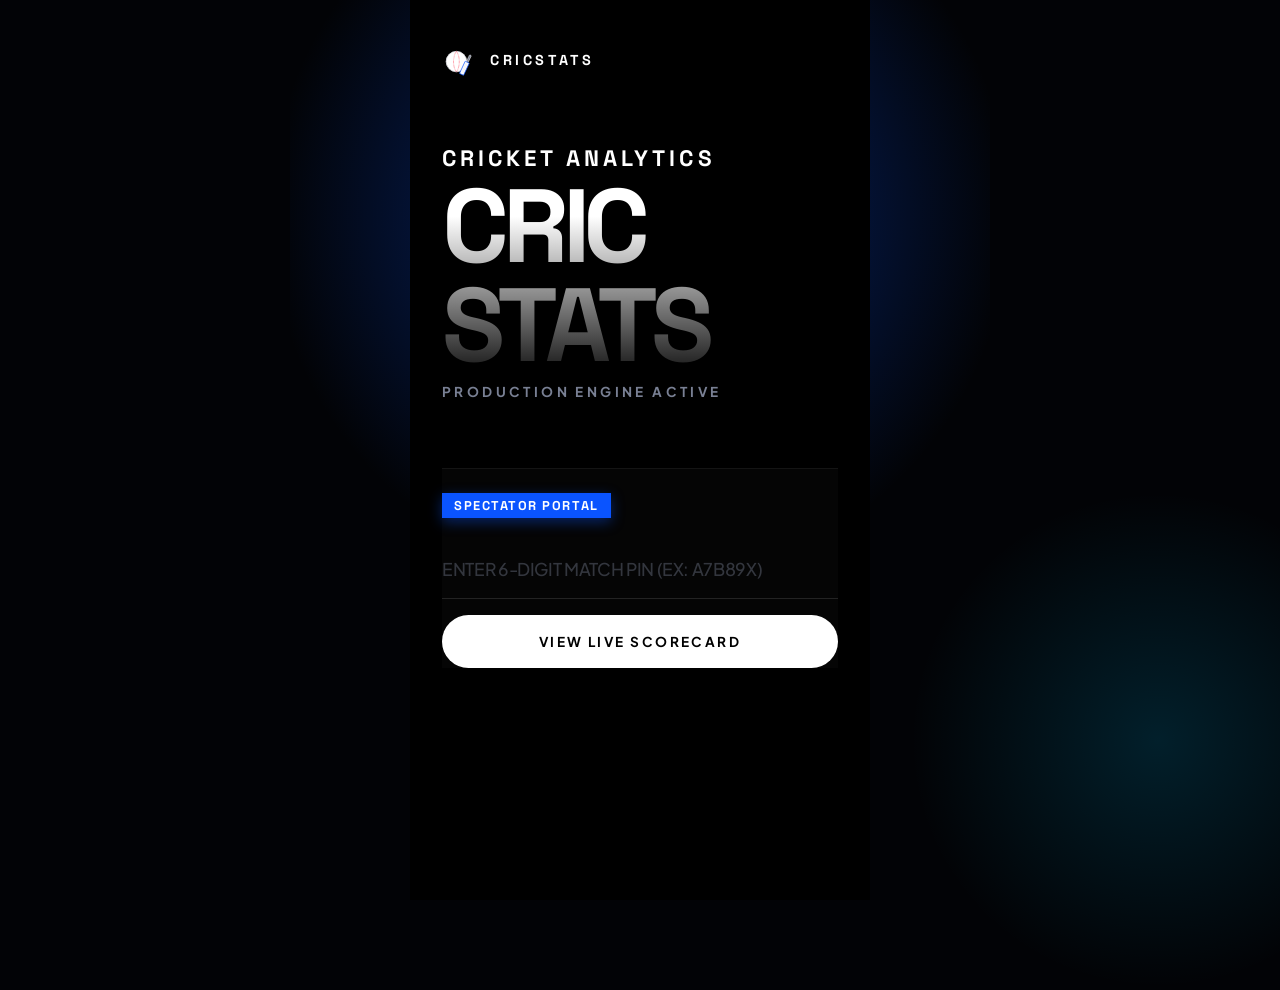
==== frontend/templates/index.html @ f0e3b67b "Add files via upload" ====
<!DOCTYPE html>
<html lang="en">
<head>
    <meta charset="UTF-8">
    <meta name="viewport" content="width=device-width, initial-scale=1.0">
    <title>CricStats</title>
    <link rel="stylesheet" href="/frontend/css/style.css">
</head>
<body>
    <div class="mobile-container">
        <!-- Top Navigation Layer with Leather Ball & Bat Vector Brand Icon Asset -->
        <div class="top-nav">
            <div class="logo-btn" onclick="window.location.href='/login'">
                <svg width="32" height="32" viewBox="0 0 100 100" fill="none" xmlns="http://www.w3.org/2000/svg">
                    <!-- Premium Geometric Leather Ball Base -->
                    <circle cx="45" cy="55" r="32" fill="#FFFFFF" stroke="#E5E5EA" stroke-width="2.5"/>
                    <path d="M45 23 C33 38 33 72 45 87" stroke="#FF334B" stroke-width="2" stroke-dasharray="2 2"/>
                    <path d="M45 23 C57 38 57 72 45 87" stroke="#FF334B" stroke-width="2" stroke-dasharray="2 2"/>
                    
                    <!-- Overlapping Angled Flat-Face Cricket Bat Layer -->
                    <g transform="rotate(25 50 50)">
                        <!-- Handle Grip -->
                        <rect x="76" y="20" width="6" height="24" rx="2" fill="#798094" stroke="#FFFFFF" stroke-width="1.5"/>
                        <!-- Wooden Blade Base Structure -->
                        <rect x="72" y="44" width="14" height="42" rx="1" fill="#FFFFFF" stroke="#0A54FF" stroke-width="2"/>
                        <!-- Surface Woodgrain Highlights -->
                        <line x1="77" y1="48" x2="77" y2="80" stroke="#798094" stroke-width="1" opacity="0.3"/>
                        <line x1="81" y1="48" x2="81" y2="80" stroke="#798094" stroke-width="1" opacity="0.3"/>
                    </g>
                    <!-- Core Lighting Gloss Highlights -->
                    <circle cx="32" cy="42" r="6" fill="#FFFFFF" opacity="0.5" filter="blur(0.5px)"/>
                </svg>
                <span class="logo-text" style="letter-spacing: 0.25em; margin-left: 4px;">CRICSTATS</span>
            </div>
        </div>

        <!-- High-Impact Editorial Billboard Box -->
        <div class="score-header-box">
            <h2>Cricket Analytics</h2>
            <h1>CRIC<br>STATS</h1>
            <p>Production Engine Active</p>
        </div>

        <!-- Componentized Main Layout Stack -->
        <div class="bento-stack">
            <!-- Spectator Pin Entry Panel Card -->
            <div class="bento-card full-width">
                <span class="card-label">Spectator Portal</span>
                <input type="text" id="matchCodeInput" placeholder="ENTER 6-DIGIT MATCH PIN (EX: A7B89X)">
                <button onclick="viewMatchSpectator()">VIEW LIVE SCORECARD</button>
            </div>
        </div>
    </div>

    <script src="/frontend/js/script.js"></script>
</body>
</html>
---- frontend/css/style.css ----
@import url('https://fonts.googleapis.com/css2?family=Plus+Jakarta+Sans:wght@400;500;600;700;800&family=Space+Grotesk:wght@500;700&display=swap');

:root {
    /* Cosmic Black Hole & Electric Hyper Cobalt Palette */
    --bg-dark: #000000;
    --bg-canvas: #020306;
    --card-glass: rgba(255, 255, 255, 0.02);
    --card-glass-hover: rgba(255, 255, 255, 0.06);
    
    /* Luminescent Typography Scales */
    --text-pure: #FFFFFF;
    --text-silver: #E5E5EA;
    --text-dim: #798094;
    
    /* Cyber Accent Tones */
    --cobalt-core: #0A54FF;
    --cobalt-glow: rgba(10, 84, 255, 0.45);
    --electric-blue: #00C2FF;
    --system-alert: #FF334B;
    --system-secure: #2CE662;
    
    /* Layout Mappings */
    --border-hairline: 1px solid rgba(255, 255, 255, 0.06);
    --border-accent-line: 1px solid rgba(10, 84, 255, 0.35);
    --radius-pill: 9999px;
    --radius-panel: 0px;
    
    --spring-transition: cubic-bezier(0.25, 1.25, 0.5, 1);
    --speed-fluid: 0.45s;
}

* {
    box-sizing: border-box;
    margin: 0;
    padding: 0;
    font-family: 'Plus Jakarta Sans', -apple-system, BlinkMacSystemFont, sans-serif;
    -webkit-font-smoothing: antialiased;
    letter-spacing: -0.02em;
}

body {
    background-color: var(--bg-canvas);
    display: flex;
    justify-content: center;
    align-items: flex-start;
    min-height: 100vh;
    position: relative;
    overflow-x: hidden;
    perspective: 1200px;
}

/* Layered Chromatic Background Lighting Filters */
body::before {
    content: '';
    position: fixed;
    top: -15%;
    left: 50%;
    transform: translateX(-50%);
    width: 700px;
    height: 700px;
    background: radial-gradient(circle, var(--cobalt-glow) 0%, rgba(2, 3, 6, 0) 75%);
    z-index: 0;
    pointer-events: none;
    animation: auraPulse 8s ease-in-out infinite alternate;
}

body::after {
    content: '';
    position: fixed;
    bottom: -10%;
    right: -10%;
    width: 500px;
    height: 500px;
    background: radial-gradient(circle, rgba(0, 194, 255, 0.15) 0%, rgba(2, 3, 6, 0) 70%);
    z-index: 0;
    pointer-events: none;
    animation: auraPulse 12s ease-in-out infinite alternate-reverse;
}

/* Base Mobile Frame Layout */
.mobile-container {
    width: 100%;
    max-width: 460px;
    background-color: var(--bg-dark);
    color: var(--text-pure);
    min-height: 100vh;
    padding: 44px 32px;
    position: relative;
    z-index: 10;
    display: flex;
    flex-direction: column;
    gap: 36px;
    transform-style: preserve-3d;
}

.top-nav {
    width: 100%;
    display: flex;
    justify-content: space-between;
    align-items: center;
}

.page-header {
    display: flex;
    justify-content: space-between;
    align-items: center;
    border-bottom: var(--border-hairline);
    padding-bottom: 18px;
    width: 100%;
}

.page-title {
    font-family: 'Space Grotesk', sans-serif;
    font-size: 2.2rem;
    font-weight: 700;
    letter-spacing: -0.05em;
    text-transform: uppercase;
    background: linear-gradient(180deg, #FFFFFF 0%, #7E8599 100%);
    -webkit-background-clip: text;
    -webkit-text-fill-color: transparent;
    filter: drop-shadow(0 2px 8px rgba(255, 255, 255, 0.05));
}

.nav-back-btn {
    padding: 8px 20px;
    font-size: 0.75rem;
    font-weight: 700;
    text-transform: uppercase;
    letter-spacing: 0.15em;
    background: transparent;
    color: var(--text-pure);
    border: 1px solid rgba(255, 255, 255, 0.15);
    border-radius: var(--radius-pill);
    cursor: pointer;
    transition: all var(--speed-fluid) var(--spring-transition);
}

.nav-back-btn:hover {
    background: var(--text-pure);
    color: var(--bg-dark);
    border-color: var(--text-pure);
    transform: translateY(-2px);
}

/* Brand Identity Elements */
.logo-btn {
    display: flex;
    align-items: center;
    gap: 12px;
    background: transparent;
    border: none;
    padding: 0;
    cursor: pointer;
}

.logo-text {
    font-family: 'Space Grotesk', sans-serif;
    font-weight: 700;
    font-size: 0.9rem;
    text-transform: uppercase;
    color: var(--text-pure);
    letter-spacing: 0.4em;
    position: relative;
}

.bento-grid {
    display: grid;
    grid-template-columns: repeat(2, 1fr);
    gap: 24px;
    width: 100%;
}

.bento-stack {
    display: flex;
    flex-direction: column;
    gap: 28px;
    width: 100%;
}

.bento-card {
    background: var(--card-glass);
    border: none;
    border-top: var(--border-hairline);
    padding: 24px 0 0 0;
    border-radius: var(--radius-panel);
    display: flex;
    flex-direction: column;
    justify-content: space-between;
    gap: 16px;
    position: relative;
    transform: translateZ(0);
    transform-style: preserve-3d;
    transition: all var(--speed-fluid) var(--spring-transition);
}

.bento-card[onclick] {
    cursor: pointer;
}

.bento-card[onclick]:hover {
    padding-left: 12px;
    border-top-color: var(--cobalt-core);
    transform: translateZ(15px) scale(1.01);
}

.bento-card.full-width {
    grid-column: span 2;
    width: 100%;
}

.card-label {
    display: inline-block;
    font-family: 'Space Grotesk', sans-serif;
    font-size: 0.8rem;
    font-weight: 700;
    color: var(--text-pure);
    background: var(--cobalt-core);
    padding: 4px 12px;
    text-transform: uppercase;
    letter-spacing: 0.12em;
    width: max-content;
    margin-bottom: 6px;
    box-shadow: 0 4px 14px rgba(10, 84, 255, 0.4);
}

.card-sub-label {
    font-size: 0.95rem;
    font-weight: 500;
    color: var(--text-dim);
    line-height: 1.6;
}

/* Frameless Inputs Systems */
input {
    width: 100%;
    padding: 18px 0;
    border: none;
    border-bottom: 1px solid rgba(255, 255, 255, 0.12);
    background: transparent;
    color: var(--text-pure);
    font-size: 1.1rem;
    font-weight: 500;
    outline: none;
    border-radius: 0;
    transition: all var(--speed-fluid) var(--spring-transition);
}

input::placeholder {
    color: var(--text-dim);
    opacity: 0.4;
}

input:focus {
    border-bottom-color: var(--cobalt-core);
    padding-left: 6px;
    box-shadow: 0 8px 16px rgba(10, 84, 255, 0.05);
}

/* Premium Precision Select Dropdowns Overhaul */
select {
    width: 100%;
    padding: 18px 44px 18px 0;
    border: none;
    border-bottom: 1px solid rgba(255, 255, 255, 0.12);
    background: transparent;
    color: var(--text-pure);
    font-size: 1.1rem;
    font-weight: 500;
    outline: none;
    border-radius: 0;
    cursor: pointer;
    appearance: none;
    -webkit-appearance: none;
    background-image: url("data:image/svg+xml;utf8,<svg xmlns='http://www.w3.org/2000/svg' width='16' height='16' viewBox='0 0 24 24' fill='none' stroke='%23798094' stroke-width='2.5' stroke-linecap='round' stroke-linejoin='round'><polyline points='6 9 12 15 18 9'></polyline></svg>");
    background-repeat: no-repeat;
    background-position: right 4px center;
    transition: all var(--speed-fluid) var(--spring-transition);
}

select:focus {
    border-bottom-color: var(--cobalt-core);
    padding-left: 6px;
    background-image: url("data:image/svg+xml;utf8,<svg xmlns='http://www.w3.org/2000/svg' width='16' height='16' viewBox='0 0 24 24' fill='none' stroke='%230A54FF' stroke-width='2.5' stroke-linecap='round' stroke-linejoin='round'><polyline points='6 9 12 15 18 9'></polyline></svg>");
    box-shadow: 0 8px 16px rgba(10, 84, 255, 0.05);
}

select option {
    background-color: #03060E;
    color: var(--text-pure);
    padding: 14px;
}

/* Pill Core Buttons */
button {
    background: var(--text-pure);
    color: var(--bg-dark);
    border: none;
    padding: 18px 32px;
    font-size: 0.85rem;
    font-weight: 700;
    text-transform: uppercase;
    letter-spacing: 0.18em;
    border-radius: var(--radius-pill);
    cursor: pointer;
    position: relative;
    overflow: hidden;
    transition: all var(--speed-fluid) var(--spring-transition);
}

button:hover {
    background: var(--cobalt-core);
    color: var(--text-pure);
    transform: translateY(-3px);
    box-shadow: 0 16px 32px rgba(10, 84, 255, 0.45);
}

button:active {
    transform: translateY(-1px);
}

button.secondary {
    background: transparent;
    color: var(--text-pure);
    border: 1px solid rgba(255, 255, 255, 0.18);
}

button.secondary:hover {
    background: rgba(255, 255, 255, 0.04);
    border-color: var(--text-pure);
    box-shadow: none;
}

/* Premium Main Covers Panel Configuration */
.score-header-box {
    border: none;
    background: transparent;
    color: var(--text-pure);
    padding: 32px 0;
    text-align: left;
}

.score-header-box h2 {
    font-family: 'Space Grotesk', sans-serif;
    font-size: 1.4rem;
    font-weight: 700;
    text-transform: uppercase;
    letter-spacing: 0.18em;
    color: var(--text-pure);
}

.score-header-box h1 {
    font-family: 'Space Grotesk', sans-serif;
    font-size: 6.5rem;
    font-weight: 800;
    letter-spacing: -0.06em;
    margin: 4px 0;
    line-height: 0.95;
    text-transform: uppercase;
    background: linear-gradient(180deg, #FFFFFF 20%, rgba(255, 255, 255, 0.08) 100%);
    -webkit-background-clip: text;
    -webkit-text-fill-color: transparent;
}

.score-header-box p {
    font-size: 0.85rem;
    font-weight: 700;
    text-transform: uppercase;
    letter-spacing: 0.25em;
    color: var(--text-dim);
    margin-top: 8px;
}

/* Action Control Pad Overhaul */
.action-pad-grid {
    display: grid;
    grid-template-columns: repeat(4, 1fr);
    gap: 14px;
    margin-top: 20px;
}

.btn-run { 
    background: rgba(255, 255, 255, 0.02); 
    color: var(--text-pure); 
    border: 1px solid rgba(255, 255, 255, 0.08);
    border-radius: var(--radius-pill);
    font-weight: 700;
}

.btn-run:hover {
    background: var(--text-pure);
    color: var(--bg-dark);
}

.btn-extra { 
    background: rgba(10, 84, 255, 0.08); 
    color: var(--text-pure); 
    border: 1px solid rgba(10, 84, 255, 0.35);
    border-radius: var(--radius-pill);
}

.btn-extra:hover {
    background: var(--cobalt-core);
}

.btn-wicket { 
    background: rgba(255, 51, 75, 0.08); 
    color: var(--system-alert); 
    border: 1px solid rgba(255, 51, 75, 0.3);
    grid-column: span 2;
    border-radius: var(--radius-pill);
}

.btn-wicket:hover {
    background: var(--system-alert);
    color: var(--text-pure);
}

.btn-full-width {
    width: 100%;
    margin-top: 20px;
}

.squad-list-container {
    display: flex;
    flex-direction: column;
}

.player-row-chip {
    display: flex;
    justify-content: space-between;
    align-items: center;
    background: transparent;
    padding: 18px 0;
    border: none;
    border-bottom: var(--border-hairline);
    font-size: 1rem;
    user-select: none;
    -webkit-user-select: none;
    transition: padding var(--speed-fluid) var(--ease-ios);
}

.player-row-chip:hover {
    padding-left: 6px;
}

.border-none {
    border: none !important;
    background: transparent !important;
    padding-left: 0 !important;
    padding-right: 0 !important;
    color: var(--text-dim) !important;
}

.font-bold {
    font-family: 'Space Grotesk', sans-serif;
    font-weight: 700;
    text-transform: uppercase;
    letter-spacing: 0.05em;
    color: var(--text-pure) !important;
}

.captain-badge {
    color: var(--electric-blue);
    font-weight: 700;
    font-size: 0.8rem;
    text-transform: uppercase;
    letter-spacing: 0.1em;
}

.remove-player-trigger {
    color: var(--system-alert);
    font-family: 'Space Grotesk', sans-serif;
    font-size: 0.75rem;
    font-weight: 700;
    text-transform: uppercase;
    cursor: pointer;
    border: 1px solid rgba(255, 51, 75, 0.2);
    padding: 6px 14px;
    background: rgba(255, 51, 75, 0.03);
    border-radius: var(--radius-pill);
    letter-spacing: 0.05em;
    transition: all 0.3s ease;
}

.remove-player-trigger:hover {
    background: var(--system-alert);
    color: var(--text-pure);
    box-shadow: 0 4px 12px rgba(255, 51, 75, 0.3);
}

.empty-state-text {
    font-size: 0.95rem;
    color: var(--text-dim);
    text-align: left;
    padding: 24px 0;
}

.pool-search-container {
    margin-top: 4px;
    width: 100%;
}

.available-pool-scroll {
    max-height: 300px;
    overflow-y: auto;
    padding-right: 6px;
}

.available-pool-scroll::-webkit-scrollbar {
    width: 3px;
}

.available-pool-scroll::-webkit-scrollbar-thumb {
    background: rgba(255, 255, 255, 0.08);
    border-radius: var(--radius-pill);
}

.control-deck-footer {
    display: grid;
    grid-template-columns: 1fr 1fr;
    gap: 18px;
    margin-top: auto;
    padding-top: 44px;
}

table {
    width: 100%;
    border-collapse: collapse;
    margin: 20px 0;
}

th {
    font-family: 'Space Grotesk', sans-serif;
    font-size: 0.75rem;
    font-weight: 700;
    color: var(--text-dim);
    text-transform: uppercase;
    letter-spacing: 0.12em;
    border-bottom: var(--border-hairline);
    padding-bottom: 14px;
}

td {
    padding: 18px 0;
    font-size: 0.95rem;
    border-bottom: var(--border-hairline);
    color: var(--text-silver);
}

tr:last-child td {
    border-bottom: none;
}

.modal-overlay {
    position: fixed;
    top: 0; left: 0; right: 0; bottom: 0;
    background: rgba(0, 0, 0, 0.88);
    backdrop-filter: blur(24px);
    -webkit-backdrop-filter: blur(24px);
    display: none;
    justify-content: center;
    align-items: center;
    z-index: 1000;
    padding: 24px;
    animation: modalFade 0.4s var(--spring-transition);
}

.modal-content {
    background: #03060E;
    border: var(--border-accent-line);
    padding: 40px 32px;
    width: 100%;
    max-width: 400px;
    border-radius: var(--radius-panel);
    display: flex;
    flex-direction: column;
    gap: 22px;
    box-shadow: 0 40px 80px rgba(10, 84, 255, 0.2);
}

.modal-content h3 {
    font-family: 'Space Grotesk', sans-serif;
    font-size: 1.45rem;
    font-weight: 700;
    text-transform: uppercase;
    letter-spacing: 0.05em;
    color: var(--text-pure);
}

.feedback-toast-banner {
    position: fixed;
    top: 36px;
    left: 50%;
    transform: translateX(-50%);
    width: 85%;
    max-width: 380px;
    background: var(--cobalt-core);
    color: var(--text-pure);
    border: none;
    padding: 16px 28px;
    border-radius: var(--radius-pill);
    text-align: center;
    font-weight: 700;
    font-size: 0.85rem;
    text-transform: uppercase;
    letter-spacing: 0.12em;
    box-shadow: 0 24px 48px rgba(10, 84, 255, 0.5);
    z-index: 2000;
    display: none;
}

/* ─────────────────────────────────────────────────────────────────────────────
   NEW ADDITION: DYNAMIC THEMED TOOLTIP STATS HUD OVERLAYS
   ───────────────────────────────────────────────────────────────────────────── */
.stats-popover-hud {
    margin-top: 8px;
    background: rgba(3, 6, 14, 0.95);
    border: 1px solid rgba(10, 84, 255, 0.25);
    padding: 16px;
    width: 100%;
    display: none;
    flex-direction: column;
    gap: 8px;
    animation: modalFade 0.3s var(--spring-transition);
}

.stats-popover-hud.visible {
    display: flex;
}

.hud-metrics-grid {
    display: grid;
    grid-template-columns: repeat(3, 1fr);
    gap: 10px;
    width: 100%;
}

.hud-metric-box {
    background: rgba(255, 255, 255, 0.02);
    border-top: 1px solid rgba(255, 255, 255, 0.04);
    padding: 8px;
    text-align: center;
}

.hud-metric-box span {
    font-family: 'Space Grotesk', sans-serif;
    font-size: 1.1rem;
    font-weight: 700;
    color: var(--text-pure);
    display: block;
}

.hud-metric-box small {
    font-size: 0.65rem;
    color: var(--text-dim);
    text-transform: uppercase;
    letter-spacing: 0.05em;
}

.dual-pane-layout {
    display: grid;
    grid-template-columns: 1fr 2px 1fr;
    gap: 16px;
    width: 100%;
    min-height: 240px;
}

.pane-side {
    display: flex;
    flex-direction: column;
    gap: 14px;
    align-items: center;
    justify-content: flex-start;
}

.pane-divider-line {
    width: 100%;
    height: 100%;
    background: linear-gradient(180deg, rgba(255,255,255,0) 0%, rgba(255,255,255,0.12) 50%, rgba(255,255,255,0) 100%);
}

.pane-placeholder-btn {
    width: 60px;
    height: 60px;
    border: 1px dashed rgba(255, 255, 255, 0.2);
    background: rgba(255, 255, 255, 0.02);
    color: var(--text-pure);
    border-radius: 50%;
    display: flex;
    justify-content: center;
    align-items: center;
    font-size: 1.6rem;
    font-weight: 400;
    cursor: pointer;
    margin: auto 0;
    transition: all var(--speed-fluid) var(--spring-transition);
}

.pane-placeholder-btn:hover {
    border-color: var(--system-alert);
    background: rgba(255, 51, 75, 0.05);
    color: var(--system-alert);
    transform: scale(1.08);
}

.pane-identity-label {
    font-family: 'Space Grotesk', sans-serif;
    font-size: 1.1rem;
    font-weight: 700;
    text-transform: uppercase;
    color: var(--text-pure);
    text-align: center;
}

.form-toggle-pill-row {
    display: grid;
    grid-template-columns: 1fr 1fr;
    background: rgba(255, 255, 255, 0.03);
    border: var(--border-hairline);
    padding: 4px;
    border-radius: var(--radius-pill);
    width: 100%;
}

.toggle-pill-option {
    padding: 12px;
    font-size: 0.8rem;
    font-weight: 700;
    text-transform: uppercase;
    text-align: center;
    letter-spacing: 0.08em;
    cursor: pointer;
    border-radius: var(--radius-pill);
    color: var(--text-dim);
    transition: all 0.3s ease;
}

.toggle-pill-option.active {
    background: var(--text-pure);
    color: var(--bg-dark);
}

.toggle-pill-option.active.alert-mode {
    background: var(--system-alert);
    color: var(--text-pure);
}

@keyframes auraPulse {
    0% { transform: translateX(-50%) scale(1); opacity: 0.8; }
    100% { transform: translateX(-50%) scale(1.15); opacity: 1; }
}

@keyframes modalFade {
    from { opacity: 0; transform: translateY(20px) scale(0.96); }
    to { opacity: 1; transform: translateY(0) scale(1); }
}
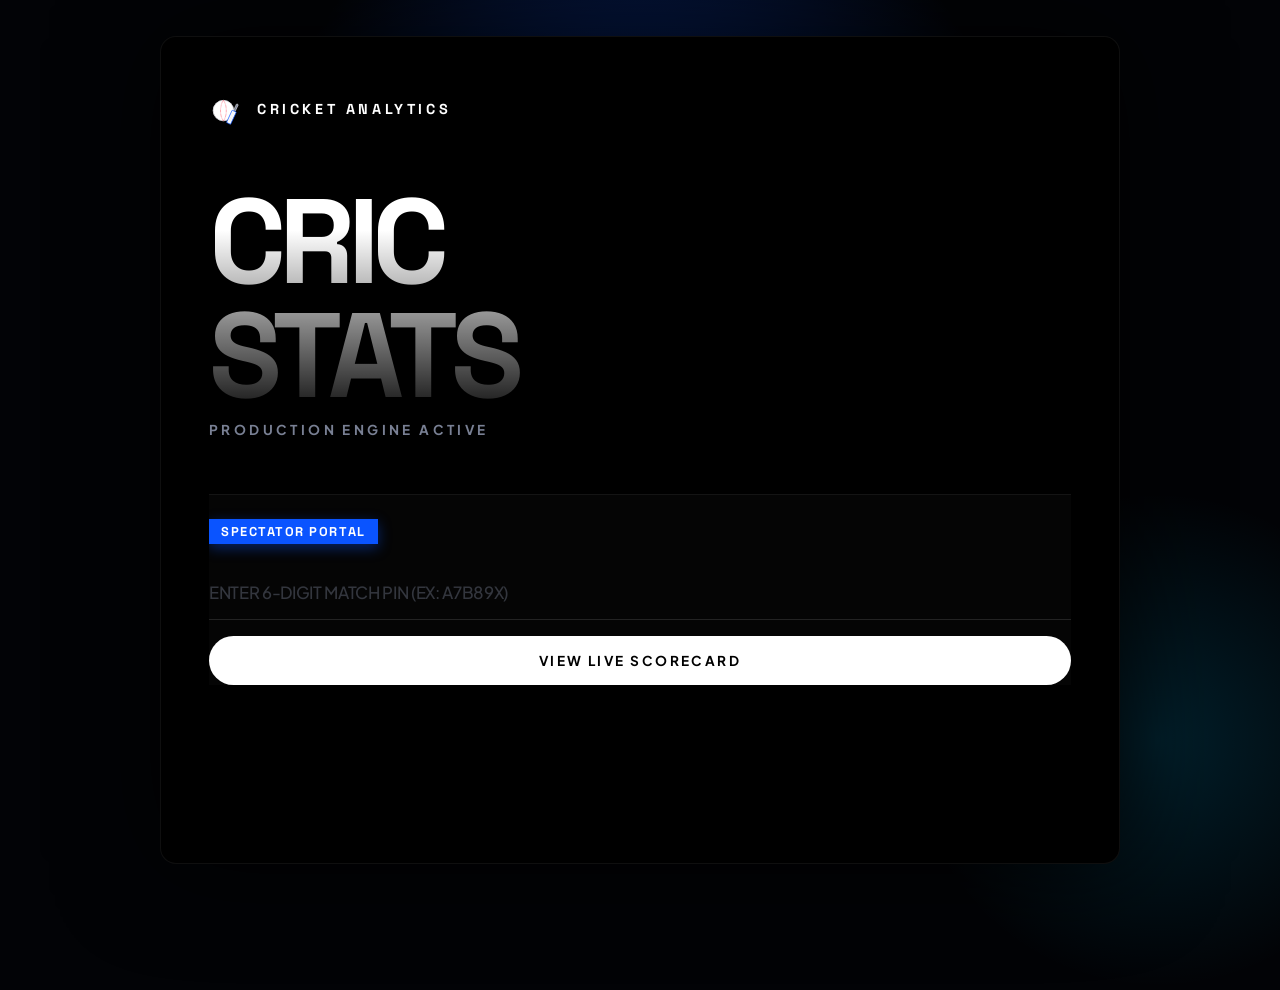
==== commit 72945ef0: "Update index.html" ====
--- a/frontend/templates/index.html
+++ b/frontend/templates/index.html
@@ -30,13 +30,13 @@
                     <!-- Core Lighting Gloss Highlights -->
                     <circle cx="32" cy="42" r="6" fill="#FFFFFF" opacity="0.5" filter="blur(0.5px)"/>
                 </svg>
-                <span class="logo-text" style="letter-spacing: 0.25em; margin-left: 4px;">CRICSTATS</span>
+                <span class="logo-text" style="letter-spacing: 0.25em; margin-left: 4px;">Cricket Analytics</span>
             </div>
         </div>
 
         <!-- High-Impact Editorial Billboard Box -->
         <div class="score-header-box">
-            <h2>Cricket Analytics</h2>
+            <h2></h2>
             <h1>CRIC<br>STATS</h1>
             <p>Production Engine Active</p>
         </div>
@@ -54,4 +54,4 @@
 
     <script src="/frontend/js/script.js"></script>
 </body>
-</html>+</html>
--- a/frontend/css/style.css
+++ b/frontend/css/style.css
@@ -1,25 +1,21 @@
 @import url('https://fonts.googleapis.com/css2?family=Plus+Jakarta+Sans:wght@400;500;600;700;800&family=Space+Grotesk:wght@500;700&display=swap');
 
 :root {
-    /* Cosmic Black Hole & Electric Hyper Cobalt Palette */
     --bg-dark: #000000;
     --bg-canvas: #020306;
     --card-glass: rgba(255, 255, 255, 0.02);
     --card-glass-hover: rgba(255, 255, 255, 0.06);
     
-    /* Luminescent Typography Scales */
     --text-pure: #FFFFFF;
     --text-silver: #E5E5EA;
     --text-dim: #798094;
     
-    /* Cyber Accent Tones */
     --cobalt-core: #0A54FF;
     --cobalt-glow: rgba(10, 84, 255, 0.45);
     --electric-blue: #00C2FF;
     --system-alert: #FF334B;
     --system-secure: #2CE662;
     
-    /* Layout Mappings */
     --border-hairline: 1px solid rgba(255, 255, 255, 0.06);
     --border-accent-line: 1px solid rgba(10, 84, 255, 0.35);
     --radius-pill: 9999px;
@@ -49,7 +45,6 @@
     perspective: 1200px;
 }
 
-/* Layered Chromatic Background Lighting Filters */
 body::before {
     content: '';
     position: fixed;
@@ -77,20 +72,45 @@
     animation: auraPulse 12s ease-in-out infinite alternate-reverse;
 }
 
-/* Base Mobile Frame Layout */
+/* RESPONSIVE FLUID CONTAINER: Replaces rigid mobile frames */
 .mobile-container {
     width: 100%;
-    max-width: 460px;
+    max-width: 480px;
     background-color: var(--bg-dark);
     color: var(--text-pure);
     min-height: 100vh;
-    padding: 44px 32px;
+    padding: 40px 24px;
     position: relative;
     z-index: 10;
     display: flex;
     flex-direction: column;
-    gap: 36px;
+    gap: 32px;
     transform-style: preserve-3d;
+    box-shadow: 0 0 100px rgba(0, 0, 0, 0.8);
+}
+
+@media (min-width: 768px) {
+    .mobile-container {
+        max-width: 720px;
+        min-height: 92vh;
+        margin: 4vh auto;
+        border: var(--border-hairline);
+        border-radius: 16px;
+        padding: 48px 40px;
+    }
+    .bento-grid {
+        grid-template-columns: repeat(3, 1fr) !important;
+    }
+    .action-pad-grid {
+        grid-template-columns: repeat(5, 1fr) !important;
+    }
+}
+
+@media (min-width: 1024px) {
+    .mobile-container {
+        max-width: 960px;
+        padding: 56px 48px;
+    }
 }
 
 .top-nav {
@@ -142,7 +162,6 @@
     transform: translateY(-2px);
 }
 
-/* Brand Identity Elements */
 .logo-btn {
     display: flex;
     align-items: center;
@@ -166,14 +185,14 @@
 .bento-grid {
     display: grid;
     grid-template-columns: repeat(2, 1fr);
+    gap: 20px;
+    width: 100%;
+}
+
+.bento-stack {
+    display: flex;
+    flex-direction: column;
     gap: 24px;
-    width: 100%;
-}
-
-.bento-stack {
-    display: flex;
-    flex-direction: column;
-    gap: 28px;
     width: 100%;
 }
 
@@ -191,6 +210,7 @@
     transform: translateZ(0);
     transform-style: preserve-3d;
     transition: all var(--speed-fluid) var(--spring-transition);
+    overflow: hidden;
 }
 
 .bento-card[onclick] {
@@ -206,6 +226,12 @@
 .bento-card.full-width {
     grid-column: span 2;
     width: 100%;
+}
+
+@media (min-width: 768px) {
+    .bento-card.full-width {
+        grid-column: span 3;
+    }
 }
 
 .card-label {
@@ -230,15 +256,14 @@
     line-height: 1.6;
 }
 
-/* Frameless Inputs Systems */
 input {
     width: 100%;
-    padding: 18px 0;
+    padding: 16px 0;
     border: none;
     border-bottom: 1px solid rgba(255, 255, 255, 0.12);
     background: transparent;
     color: var(--text-pure);
-    font-size: 1.1rem;
+    font-size: 1.05rem;
     font-weight: 500;
     outline: none;
     border-radius: 0;
@@ -256,15 +281,14 @@
     box-shadow: 0 8px 16px rgba(10, 84, 255, 0.05);
 }
 
-/* Premium Precision Select Dropdowns Overhaul */
 select {
     width: 100%;
-    padding: 18px 44px 18px 0;
+    padding: 16px 44px 16px 0;
     border: none;
     border-bottom: 1px solid rgba(255, 255, 255, 0.12);
     background: transparent;
     color: var(--text-pure);
-    font-size: 1.1rem;
+    font-size: 1.05rem;
     font-weight: 500;
     outline: none;
     border-radius: 0;
@@ -290,12 +314,11 @@
     padding: 14px;
 }
 
-/* Pill Core Buttons */
 button {
     background: var(--text-pure);
     color: var(--bg-dark);
     border: none;
-    padding: 18px 32px;
+    padding: 16px 28px;
     font-size: 0.85rem;
     font-weight: 700;
     text-transform: uppercase;
@@ -330,18 +353,17 @@
     box-shadow: none;
 }
 
-/* Premium Main Covers Panel Configuration */
 .score-header-box {
     border: none;
     background: transparent;
     color: var(--text-pure);
-    padding: 32px 0;
+    padding: 24px 0;
     text-align: left;
 }
 
 .score-header-box h2 {
     font-family: 'Space Grotesk', sans-serif;
-    font-size: 1.4rem;
+    font-size: 1.3rem;
     font-weight: 700;
     text-transform: uppercase;
     letter-spacing: 0.18em;
@@ -350,7 +372,7 @@
 
 .score-header-box h1 {
     font-family: 'Space Grotesk', sans-serif;
-    font-size: 6.5rem;
+    font-size: 5.5rem;
     font-weight: 800;
     letter-spacing: -0.06em;
     margin: 4px 0;
@@ -361,6 +383,12 @@
     -webkit-text-fill-color: transparent;
 }
 
+@media (min-width: 768px) {
+    .score-header-box h1 {
+        font-size: 7.5rem;
+    }
+}
+
 .score-header-box p {
     font-size: 0.85rem;
     font-weight: 700;
@@ -370,12 +398,11 @@
     margin-top: 8px;
 }
 
-/* Action Control Pad Overhaul */
 .action-pad-grid {
     display: grid;
     grid-template-columns: repeat(4, 1fr);
-    gap: 14px;
-    margin-top: 20px;
+    gap: 12px;
+    margin-top: 16px;
 }
 
 .btn-run { 
@@ -430,13 +457,13 @@
     justify-content: space-between;
     align-items: center;
     background: transparent;
-    padding: 18px 0;
+    padding: 16px 0;
     border: none;
     border-bottom: var(--border-hairline);
     font-size: 1rem;
     user-select: none;
     -webkit-user-select: none;
-    transition: padding var(--speed-fluid) var(--ease-ios);
+    transition: padding var(--speed-fluid) ease-in-out;
 }
 
 .player-row-chip:hover {
@@ -521,12 +548,29 @@
     gap: 18px;
     margin-top: auto;
     padding-top: 44px;
-}
-
+    width: 100%;
+}
+
+/* RESPONSIVE MOBILE SCROLL CONTAINER OVERHAUL: Fixes mobile table breaks */
 table {
     width: 100%;
     border-collapse: collapse;
-    margin: 20px 0;
+    margin: 16px 0;
+    min-width: 380px;
+}
+
+.bento-card {
+    overflow-x: auto;
+    -webkit-overflow-scrolling: touch;
+}
+
+.bento-card::-webkit-scrollbar {
+    height: 3px;
+}
+
+.bento-card::-webkit-scrollbar-thumb {
+    background: rgba(255, 255, 255, 0.08);
+    border-radius: var(--radius-pill);
 }
 
 th {
@@ -537,15 +581,20 @@
     text-transform: uppercase;
     letter-spacing: 0.12em;
     border-bottom: var(--border-hairline);
-    padding-bottom: 14px;
+    padding: 0 8px 14px 8px;
 }
 
 td {
-    padding: 18px 0;
-    font-size: 0.95rem;
+    padding: 14px 8px;
+    font-size: 0.9rem;
     border-bottom: var(--border-hairline);
     color: var(--text-silver);
-}
+    white-space: nowrap;
+}
+
+.text-left { text-align: left; }
+.text-center { text-align: center; }
+.text-right { text-align: right; }
 
 tr:last-child td {
     border-bottom: none;
@@ -609,9 +658,6 @@
     display: none;
 }
 
-/* ─────────────────────────────────────────────────────────────────────────────
-   NEW ADDITION: DYNAMIC THEMED TOOLTIP STATS HUD OVERLAYS
-   ───────────────────────────────────────────────────────────────────────────── */
 .stats-popover-hud {
     margin-top: 8px;
     background: rgba(3, 6, 14, 0.95);
@@ -753,4 +799,4 @@
 @keyframes modalFade {
     from { opacity: 0; transform: translateY(20px) scale(0.96); }
     to { opacity: 1; transform: translateY(0) scale(1); }
-}+}
